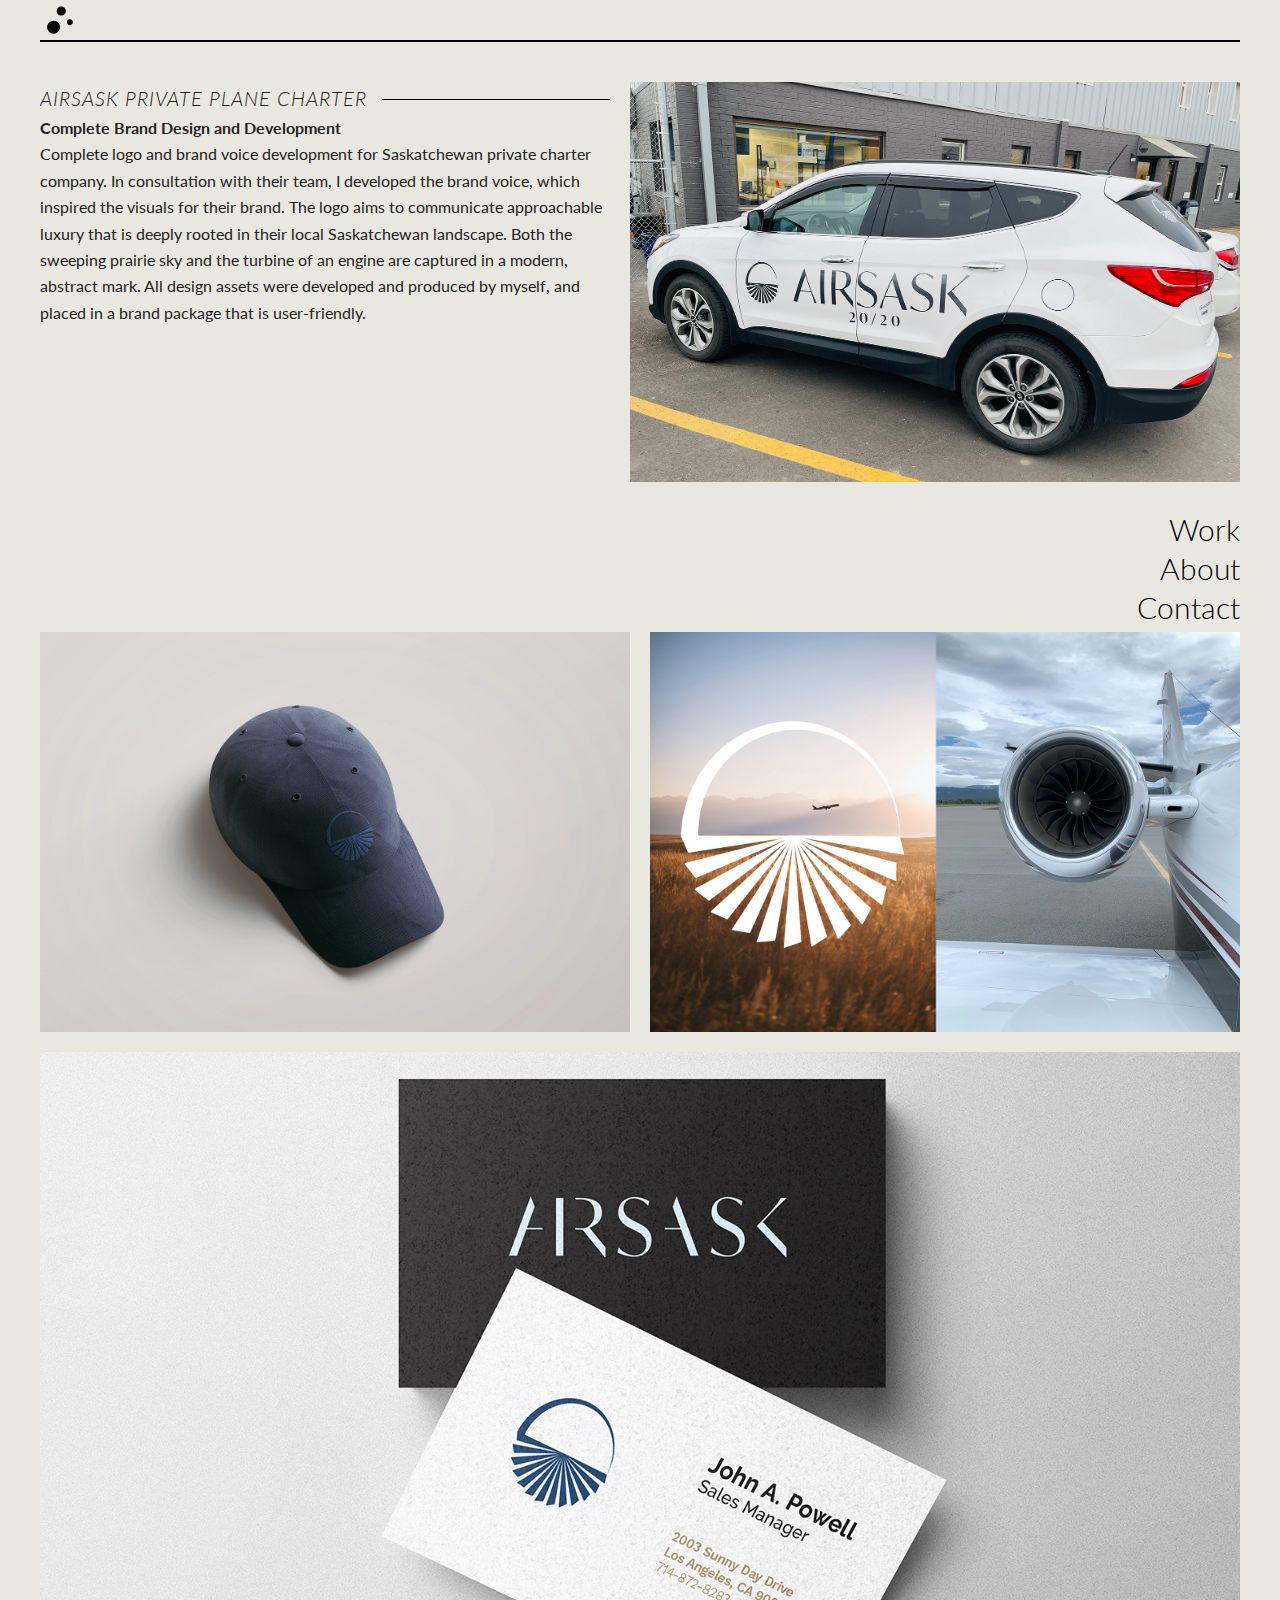
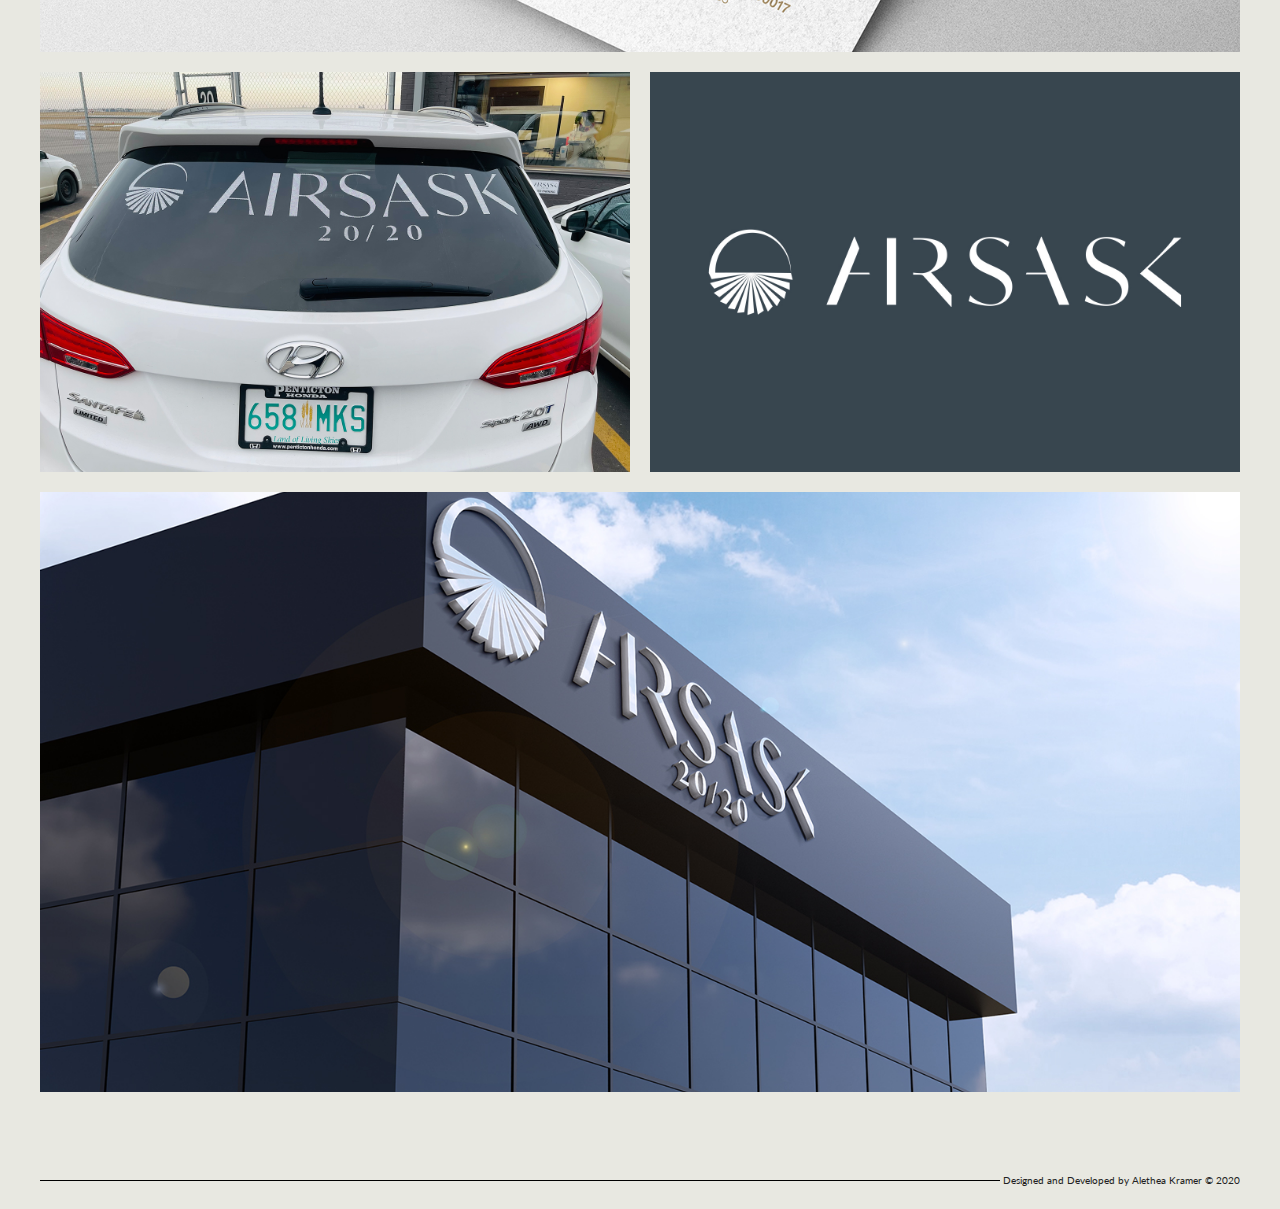
==== airsask.html @ 2a131e77 "updated content" ====
<!DOCTYPE html>
<html lang="en">
	<head>
		<meta charset="utf-8">
		<meta name="viewport" content="width=device-width, initial-scale=1, shrink-to-fit=no, viewport-fit=cover">
		<meta name="description" content="Editorial Design by Alethea Kramer">
		<title>Alethea Kramer's Portfolio</title>
		<link href="https://fonts.googleapis.com/css2?family=Lato:ital,wght@0,100;0,300;0,400;0,700;0,900;1,100;1,300;1,400;1,700;1,900&family=Philosopher:ital,wght@0,400;0,700;1,400;1,700&display=swap" rel="stylesheet">
		<link rel="stylesheet" href="styles/reset.css">
		<link rel="stylesheet" href="styles/flickity.css" media="screen">
		<link rel="stylesheet" href="styles/main.css">
	</head>
	<body>
		<div class="theme-wrapper">
			<header class="header">
				<div class="container">
					<a href="index.html"><img src="images/logo.svg" alt="Brand Logo"></a>
					<div class="thick-line"></div>
					<nav class="gn">
						<ul>
							<li><a href="index.html#work" title="Work">Work</a></li>
							<li><a href="index.html#about" title="About">About</a></li>
							<li><a href="index.html#contact" title="Contact">Contact</a></li>
						</ul>
					</nav>
				</div>
			</header>
			<main>
				<section class="project-bnr">
					<div class="left-col">
						<h2>AirSask Private Plane Charter</h2>
						<h3>Complete Brand Design and Development</h3>
						<p>Complete logo and brand voice development for Saskatchewan private charter company. In consultation with their team, I developed the brand voice, which inspired the visuals for their brand. The logo aims to communicate approachable luxury that is deeply rooted in their local Saskatchewan landscape. Both the sweeping prairie sky and the turbine of an engine are captured in a modern, abstract mark. All design assets were developed and produced by myself, and placed in a brand package that is user-friendly.</p>
					</div>
					<div class="airsask right-col"></div>
				</section>
				<section class="gallery">
					<div class="gallery-container">
						<div class="gallery-img airsask img-1"></div>
						<div class="gallery-img airsask img-2"></div>
						<div class="gallery-img airsask img-3"></div>
						<div class="gallery-img airsask img-4"></div>
						<div class="gallery-img airsask img-5"></div>
						<div class="gallery-img airsask img-6"></div>
					</div>
				</section>
			</main>
			<footer class="footer">
				<p class="footer-words"> Designed and Developed by Alethea Kramer &copy; 2020</p>
			</footer>
			<script src="https://cdnjs.cloudflare.com/ajax/libs/jquery/3.5.1/jquery.min.js"></script>
			<script src="scripts/flickity.js"></script>
			<script src="scripts/scrollMagic.js"></script>
			<script src="scripts/main.js"></script>
		</div>
	</body>
</html>
---- styles/main.css ----
/*font-family: 'Lato', sans-serif;
font-family: 'Philosopher', sans-serif;
*/
/*
|------------------------------------------
|  Global
|------------------------------------------
*/
 
body {
	font-family: 'Lato', sans-serif;
	font-weight: 400;
	font-style: normal;
	line-height: 1.65;
	background-color: #e8e8e1;
	max-width: calc(100vw - 50px);
	margin: 0 auto;
}

.theme-wrapper {
	overflow-x: hidden;
	max-width: 1200px;
	margin: 0 auto;
	position: relative;
}

.thick-line {
	background-color: #000;
	height: 2px; 
}

.is-hidden-xs {
	display: none;
}

.word-line {
	display: flex;
	align-items: center;
}

.words {
	flex-basis: 50%;
}

.line {
	flex-basis: 50%;
}

/*
|------------------------------------------
|  Typography
|------------------------------------------
*/


.page-heading {
	font-family: 'Philosopher', sans-serif;
	text-transform: uppercase;
	color: #000;
	font-weight: 400;
	font-style: italic;
	font-size: 45px;
	line-height: 1.1;
	letter-spacing: 1px;
}

.description {
	font-size: 18px;
	margin: 10px 46px;
	line-height: 1.2;
	letter-spacing: .5px;
	font-weight: 300;
}

h2 {
	margin-top: 40px;
	position: relative;
	font-style: italic;
	font-size: 18px;
	font-weight: 300;
	letter-spacing: 1px;
	text-transform: uppercase;
}

h2:after {
	content: "";
	background-color: #000;
	height: 1px; 
	position: absolute;
	width: 100%;
	margin-left: 15px;
	top: 50%;
}

p {
	font-size: 16px;
}

/*
|------------------------------------------
|  Links
|------------------------------------------
*/

a {
    text-decoration: none;
    color: #000;
}

/*
|------------------------------------------
| Home:Header/Nav 
|------------------------------------------
*/

.header {
	position: relative;
    padding: 20px 0px;
}

.header .thick-line {
	position: relative;
	top: 20px;
}

.header img {
	border-radius: 10px;
	background: #e8e8e1;
	position: fixed;
	top: 0;
	width: 30px;
	margin: 5px;
	z-index: 1;
}

.gn {
	position: absolute;
	line-height: 1.2;
	text-align: right;
	width: auto;
	right: 0px;
	background: #e8e8e1;
	z-index: 9;
	top: 45px;
}

.gn ul {
	display: inline-block;
}

.gn li {
	font-weight: 300;
	font-size: 20px;
}

/*
|------------------------------------------
|  Home:Banner
|------------------------------------------
*/


.bnr {
	margin-top: 80px;
}

.page-heading span {
	margin-left: 45px;
}

.bnr .container {
	display: flex;
	flex-direction: column;
	height: 353px;
}

.bnr .right-col {
	flex-grow: 1;
	background-image: url(../images/PictureCircles.png);
	background-size: 50%;
	background-repeat: no-repeat;
	width: 85vw;
	background-position: top right;
}

/*
|------------------------------------------
|  Home:Work Carousel
|------------------------------------------
*/


.slider {
	padding: 20px 5px 45px;
}

.slider .work-carousel {
	margin: 0 auto;
	padding-top: 30px;
	width: 100%;
}

.slider .work-carousel-cell {
	height: 50vw;
	max-height: 720px;
	width: 100%;
}

.work-carousel .cell-1 {
	background-image: url(../images/SliderEditorial.jpg);
	background-size: cover;
	background-position: center;
}

.work-carousel .cell-2 {
	background-image: url(../images/SliderTreePoster.jpg);
	background-size: cover;
	background-position: center;
}

.work-carousel .cell-3 {
	background-image: url(../images/SliderCadence.jpg);
	background-size: cover;
	background-position: center;
}

.work-carousel .cell-4 {
	background-image: url(../images/SliderAligned.jpg);
	background-size: cover;
	background-position: center;
}

.work-carousel .cell-5 {
	background-image: url(../images/SliderAirsask.jpg);
	background-size: cover;
	background-position: center;
}

.work-carousel-cell {
	position: relative;
}

.project-title {
	display: none;
	font-size: 20px;
	margin-top: 40px;
	padding: 7px 20px;
	background-color: #e8e8e1;
}

.project-button {
	display: none;
	color: #e8e8e1;
	background-color: #000000a8;
	border: none;
	position: absolute;
	padding: 5px 30px;
	border-radius: 40px;
	right: 20px;
	bottom: 20px;
}


/*
|------------------------------------------
|  Home:About
|------------------------------------------
*/

.about { 
	padding: 15px 0;
}

.about .about-content {
	display: flex;
	flex-direction: column;
	max-width: 900px;
}

.about .column {
	padding: 20px 0;
	flex-basis: 50%;
}

.about .profile-img {
	width: 50vw;
	max-width: 500px;
}

.about .right-col {
	max-width: 425px;
}


 
 /*
|------------------------------------------
|  Home:Contact
|------------------------------------------
*/

.contact .contact-me {
	padding-top: 20px;
}

.contact-me span {
	text-decoration: underline;
}

.contact .social-media {
	padding-top: 15px;
	display: flex;
	justify-content: center;
}

.contact .social-icon {
	width: 30px;
}

 /*
|------------------------------------------
|  Project Page:Banner
|------------------------------------------
*/

.project-bnr {
	display: flex;
	flex-direction: column-reverse;
	padding-top: 50px;
	padding-bottom: 100px;
}

.project-bnr .left-col {
	width: 85vw;
	height: auto;
	overflow: hidden;
}

.left-col p {
	padding-top: 0px;
}

.project-bnr .right-col {
    background-image: url(../images/EditorialCover.jpg);
    width: 85vw;
    height: 275px;
    background-size: cover;
    background-position: center;
    background-repeat: no-repeat;
    margin-top: 40px;
}

 /*
|------------------------------------------
|  Project Page:Editorial Gallery
|------------------------------------------
*/

.gallery-container {
	display: flex;
	flex-wrap: wrap;
}

.gallery-img {
	margin-bottom: 20px;
	height: 275px;
	width: 85vw;
	background-size: cover;
    background-position: center;
    background-repeat: no-repeat;
}

.gallery-container .img-1 {
	background-image: url(../images/EditorialTOC.jpg);
	flex-grow: 2;
}

.gallery-container .img-2 {
	background-image: url(../images/EditorialFeature1.jpg);
	flex-grow: 2;
}

.gallery-container .img-3 {
	background-image: url(../images/EditorialFeature2.jpg);
	flex-grow: 1;
}


.gallery-container .img-4 {
	background-image: url(../images/EditorialFeature3.jpg);
	flex-grow: 2;
	height: 275px;
}

.gallery-container .img-5 {
	background-image: url(../images/EditorialFeature4.jpg);
	flex-grow: 2;
	height: 275px;
}

.gallery-container .img-6 {
	background-image: url(../images/EditorialHero.jpg);
	flex-grow: 1;
	height: 275px;
}


 /*
|------------------------------------------
|  Project Page:Poster Gallery
|------------------------------------------
*/

.project-bnr .poster.right-col {
    background-image: url(../images/PosterCover.jpg);
}    

.gallery-container {
	display: flex;
	flex-wrap: wrap;
}

.gallery-img {
	margin-bottom: 20px;
	height: 275px;
	width: 85vw;
	background-size: cover;
    background-position: center;
    background-repeat: no-repeat;
}

.gallery-container .poster.img-1 {
	background-image: url(../images/PosterFeature1.jpg);
	flex-grow: 2;
}

.gallery-container .poster.img-2 {
	background-image: url(../images/PosterFeature2.jpg);
	flex-grow: 2;
}

.gallery-container .poster.img-3 {
	background-image: url(../images/PosterFeature3.jpg);
	flex-grow: 1;
}


.gallery-container .poster.img-4 {
	background-image: url(../images/PosterFeature4.jpg);
	flex-grow: 2;
}

.gallery-container .poster.img-5 {
	background-image: url(../images/PosterFeature5.jpg);
	flex-grow: 2;
}

.gallery-container .poster.img-6 {
	background-image: url(../images/PosterFeature6.jpg);
	flex-grow: 1;
}

 /*
|------------------------------------------
|  Project Page:Cadence
|------------------------------------------
*/

.project-bnr .cadence.right-col {
    background-image: url(../images/CadenceCover.jpg);
}    

.gallery-container {
	display: flex;
	flex-wrap: wrap;
}

.gallery-img {
	margin-bottom: 20px;
	height: 275px;
	width: 85vw;
	background-size: cover;
    background-position: center;
    background-repeat: no-repeat;
}

.gallery-container .cadence.img-1 {
	background-image: url(../images/CadenceFeature1.jpg);
	flex-grow: 2;
}

.gallery-container .cadence.img-2 {
	background-image: url(../images/CadenceFeature2.jpg);
	flex-grow: 2;
}

.gallery-container .cadence.img-3 {
	background-image: url(../images/CadenceFeature3.jpg);
	flex-grow: 1;
}


.gallery-container .cadence.img-4 {
	background-image: url(../images/CadenceFeature4.jpg);
	flex-grow: 2;
}

.gallery-container .cadence.img-5 {
	background-image: url(../images/CadenceFeature5.jpg);
	flex-grow: 2;
}

.gallery-container .cadence.img-6 {
	background-image: url(../images/CadenceFeature6.jpg);
	flex-grow: 1;
}

 /*
|------------------------------------------
|  Project Page:airsask
|------------------------------------------
*/

.project-bnr .airsask.right-col {
    background-image: url(../images/AirsaskCover.jpg);
}    

.gallery-container {
	display: flex;
	flex-wrap: wrap;
}

.gallery-img {
	margin-bottom: 20px;
	height: 275px;
	width: 85vw;
	background-size: cover;
    background-position: center;
    background-repeat: no-repeat;
}

.gallery-container .airsask.img-1 {
	background-image: url(../images/AirsaskFeature1.jpg);
	flex-grow: 2;
}

.gallery-container .airsask.img-2 {
	background-image: url(../images/AirsaskFeature2.jpg);
	flex-grow: 2;
}

.gallery-container .airsask.img-3 {
	background-image: url(../images/AirsaskFeature3.jpg);
	flex-grow: 1;
}


.gallery-container .airsask.img-4 {
	background-image: url(../images/AirsaskFeature4.jpg);
	flex-grow: 2;
}

.gallery-container .airsask.img-5 {
	background-image: url(../images/AirsaskFeature5.jpg);
	flex-grow: 2;
}

.gallery-container .airsask.img-6 {
	background-image: url(../images/AirsaskFeature6.jpg);
	flex-grow: 1;
}

 /*
|------------------------------------------
|  Project Page:aligned
|------------------------------------------
*/

.project-bnr .aligned.right-col {
    background-image: url(../images/AlignedCover.jpg);
}    

.gallery-container {
	display: flex;
	flex-wrap: wrap;
}

.gallery-img {
	margin-bottom: 20px;
	height: 275px;
	width: 85vw;
	background-size: cover;
    background-position: center;
    background-repeat: no-repeat;
}

.gallery-container .aligned.img-1 {
	background-image: url(../images/AlignedFeature1.jpg);
	flex-grow: 2;
}

.gallery-container .aligned.img-2 {
	background-image: url(../images/AlignedFeature2.jpg);
	flex-grow: 2;
}

.gallery-container .aligned.img-3 {
	background-image: url(../images/AlignedFeature3.jpg);
	flex-grow: 1;
}


.gallery-container .aligned.img-4 {
	background-image: url(../images/AlignedFeature4.jpg);
	flex-grow: 2;
}

.gallery-container .aligned.img-5 {
	background-image: url(../images/AlignedFeature5.jpg);
	flex-grow: 2;
}

.gallery-container .aligned.img-6 {
	background-image: url(../images/AlignedFeature6.jpg);
	flex-grow: 1;
}

 /*
|------------------------------------------
|  Project Page:Brand Development
|------------------------------------------
*/

.project-bnr .brand.right-col {
    background-image: url(../images/PosterCover.jpg);
}    

.gallery-container {
	display: flex;
	flex-wrap: wrap;
}

.gallery-img {
	margin-bottom: 20px;
	height: 275px;
	width: 85vw;
	background-size: cover;
    background-position: center;
    background-repeat: no-repeat;
}

.gallery-container .brand.img-1 {
	background-image: url(../images/PosterFeature1.jpg);
	flex-grow: 2;
}

.gallery-container .brand.img-2 {
	background-image: url(../images/PosterFeature2.jpg);
	flex-grow: 2;
}

.gallery-container .brand.img-3 {
	background-image: url(../images/PosterFeature3.jpg);
	flex-grow: 1;
}


.gallery-container .brand.img-4 {
	background-image: url(../images/PosterFeature4.jpg);
	flex-grow: 2;
}

.gallery-container .brand.img-5 {
	background-image: url(../images/PosterFeature5.jpg);
	flex-grow: 2;
}

.gallery-container .brand.img-6 {
	background-image: url(../images/PosterFeature6.jpg);
	flex-grow: 1;
}




 /*
|------------------------------------------
|  Footer
|------------------------------------------
*/

.footer {
	margin-top: 40px;
	padding: 20px 0;
	text-align: right;
}

.footer .footer-words {
	font-size: 10px;
	position: relative;
	display: block;
}

.footer .footer-words:before {
    content: "";
    background-color: #000;
    height: 1px;
    position: absolute;
    width: calc(100% - 240px);
    left: 0;
    top: 50%;
}

/*
|------------------------------------------
|------------------------------------------
|------------------------------------------
|  Media Queries
|------------------------------------------
|------------------------------------------
|------------------------------------------
*/

@media (min-width: 520px) {

	h2 {
		font-size: 18px;
	}

	.bnr .container {
		flex-direction: row;
		height: 250px;
	}

	.bnr .right-col {
		background-size: 90%;
	}

	.page-heading {
		margin-top: 30px;
		font-size: 50px;
	}

	.slider .work-carousel {
		width: 90%;
	}

	.about .about-content {
		flex-direction: row;
		align-items: center;
		margin: 0 auto;
	}

	.about .column {
		padding: 20px 10px;
	}

	.about .profile-img {
		width: 30vw;
		max-width: 300px;
	}

	.project-bnr .right-col {
    	height: 315px;
    	width: 91vw;
    }

    .gallery-container .img-1 {
    	margin-right: 10px;
    	width: 42.5vw;
    }

    .gallery-container .img-2 {
    	margin-left: 10px;
    	width: 42.5vw;
    }

    .gallery-container .img-4 {
    	margin-right: 10px;
    	width: 42.5vw;
    }

    .gallery-container .img-5 {
    	margin-left: 10px;
    	width: 42.5vw;
    }

}

@media (min-width: 616px) {

	h2 {
		font-size: 20px;
	}

	.bnr .container {
		height: 300px;
	}

	.bnr .column {
		flex-basis: 50%;
		max-width: 50%;
	}


	.bnr .right-col {
		background-size: 80%;
	}

	.page-heading {
		margin-top: 50px;
		font-size: 60px; 
	}

	.page-heading span {
		margin-left: 80px;

	}

	.description {
		margin-left: 82px;
	}

	.project-bnr .right-col {
    	height: 400px;
    	width: 91vw;
    }
}

@media (min-width: 710px) {

	.page-heading {
		margin-top: 120px;
		margin-bottom: 70px;
		font-size: 70px;
	}

	.description {
		margin: 0;
	}

	.column {
		position: relative;
	}

	.bnr .container {
		height: 370px;
	}
	
	.contact .social-icon {
		width: 40px;
	} 

	.project-bnr {
		margin-top: 40px;
		flex-direction: row;
	}	

	.project-bnr .right-col {
		margin-left: 10px;
	}

	.project-bnr .left-col {
		margin-right: 10px;
	}

	.gallery-container .img-3 {
		height: 400px;
	}

	.gallery-container .img-6 {
		height: 400px;
	}
}   


@media (min-width: 800px) {

	.is-hidden-xs {
		display: block;
		position: relative;
		bottom: -349px;
	}

	.gn {
		top: 510px;
	}

	.gn li {
		font-size: 30px;
		line-height: 1.3;
	}

	.description {
		font-size: 14px;
	}

	.is-hidden-xs {
		bottom: -410px;
	}

	.bnr {
		margin-top: 30px;
	}

	.page-heading {
		margin-top: 155px;
		font-size: 80px;
	}

	.page-heading span {
		margin-left: 150px;
	}

	.bnr .right-col {
		background-size: 65%;
	}

	.bnr .container {
		height: 500px;
	} 

	.slider .work-carousel {
		width: 80%;
	}

	.slider .work-carousel-cell {
		height: 45vw;
	}

	.project-title {
		display: inline-block;
	}

	.project-button {
		display: block;
	}	

	.contact .social-media {
		padding-top: 25px;
	}	

	.project-bnr {
		padding-top: 0px;
		margin-top: 0px;
		padding-bottom: 150px;
	}   
}

@media (min-width: 1150px) {

	.description {
		font-size: 22px;
	}

	.is-hidden-xs {
    	bottom: -415px;
	}

	.bnr .right-col {
		background-size: 60%;
	}

	.slider .work-carousel-cell {
		height: 40vw;
	}

	.contact .social-media {
		padding-top: 40px;
	}

	.gn li:hover {
		display: inline;
		border-bottom: 1px solid black; 
	}	

	.gallery-container .gallery-img {
		height: 400px;
	}

	.gallery-container .img-3 {
		height: 600px;
	}

	.gallery-container .img-6 {
		height: 600px;
	}

	.gallery-container .img-1 {
    	width: 30vw;
    }

    .gallery-container .img-2 {
    	width: 30vw;
    }

    .gallery-container .img-4 {
    	width: 30vw;
    }

    .gallery-container .img-5 {
    	width: 30vw;
    }


}
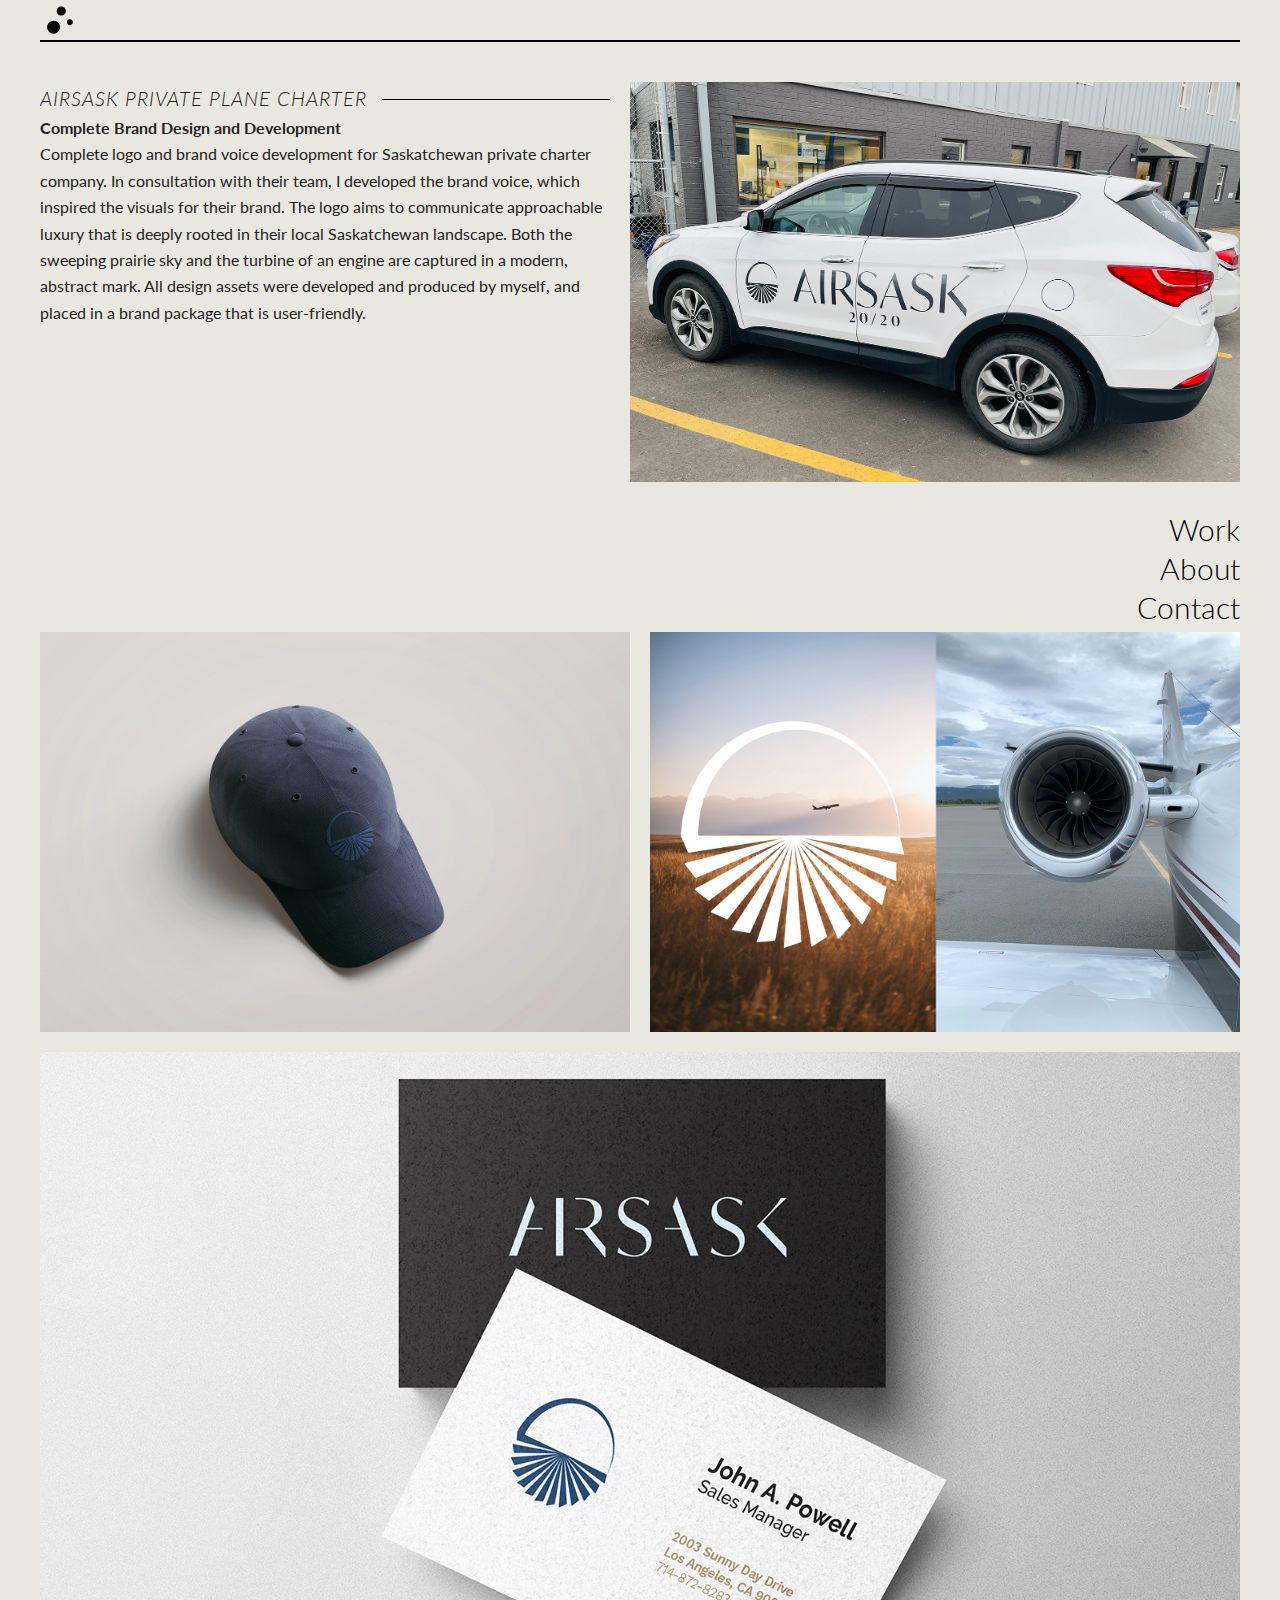
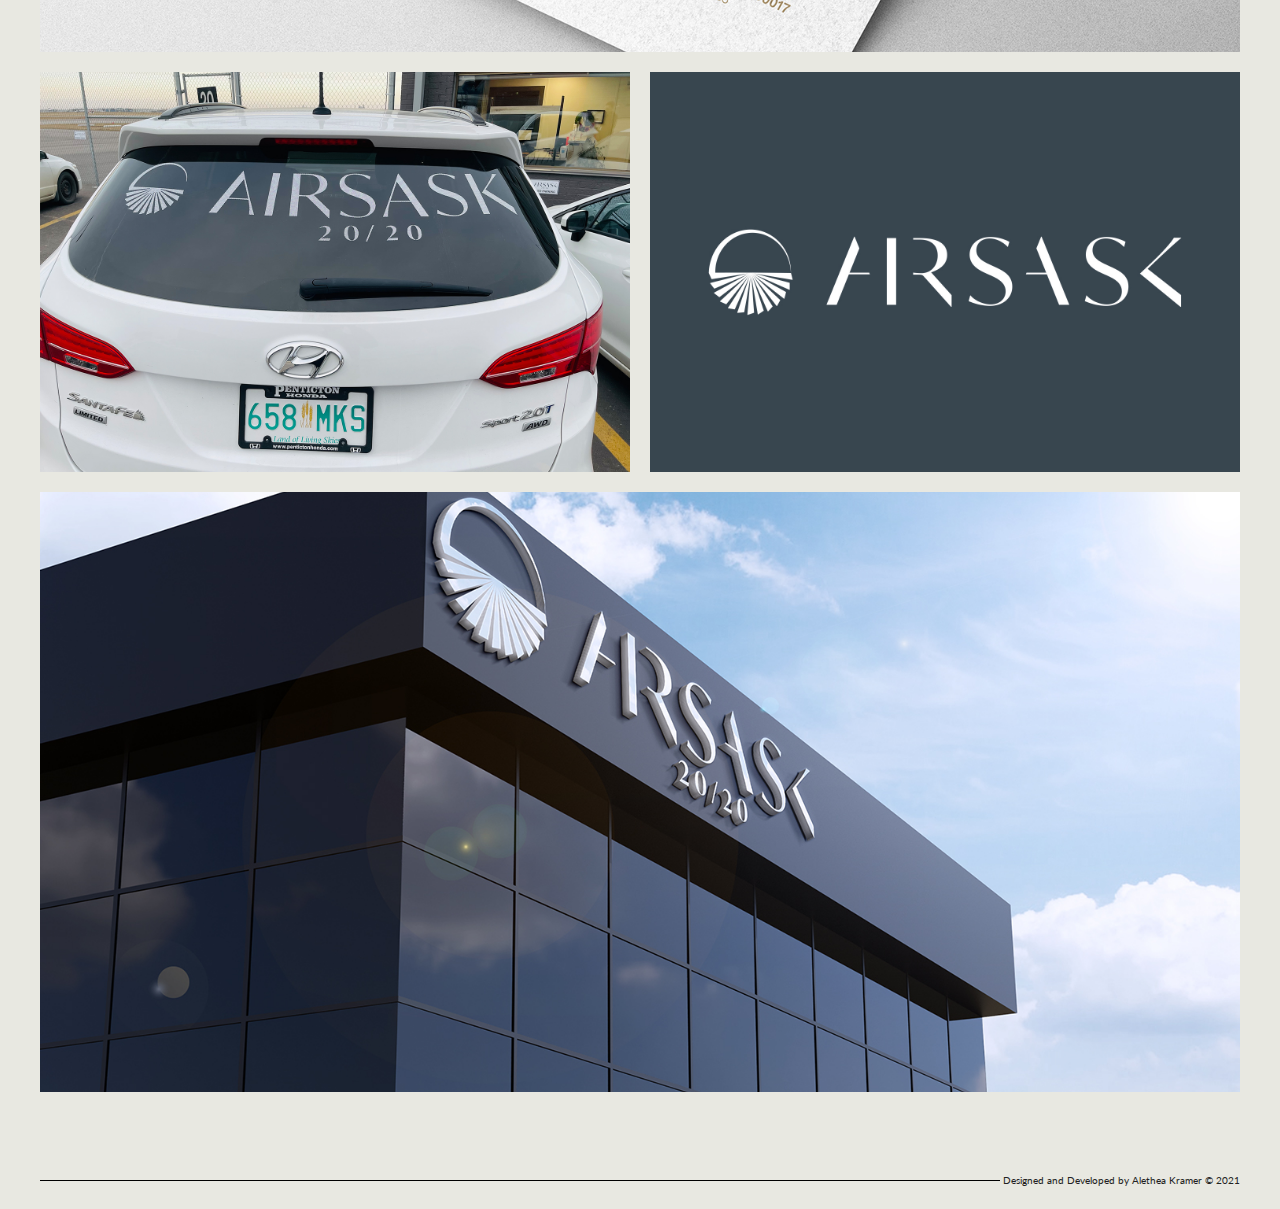
==== commit 04d05b81: "bug fix" ====
--- a/airsask.html
+++ b/airsask.html
@@ -46,7 +46,7 @@
 				</section>
 			</main>
 			<footer class="footer">
-				<p class="footer-words"> Designed and Developed by Alethea Kramer &copy; 2020</p>
+				<p class="footer-words"> Designed and Developed by Alethea Kramer &copy; 2021</p>
 			</footer>
 			<script src="https://cdnjs.cloudflare.com/ajax/libs/jquery/3.5.1/jquery.min.js"></script>
 			<script src="scripts/flickity.js"></script>
